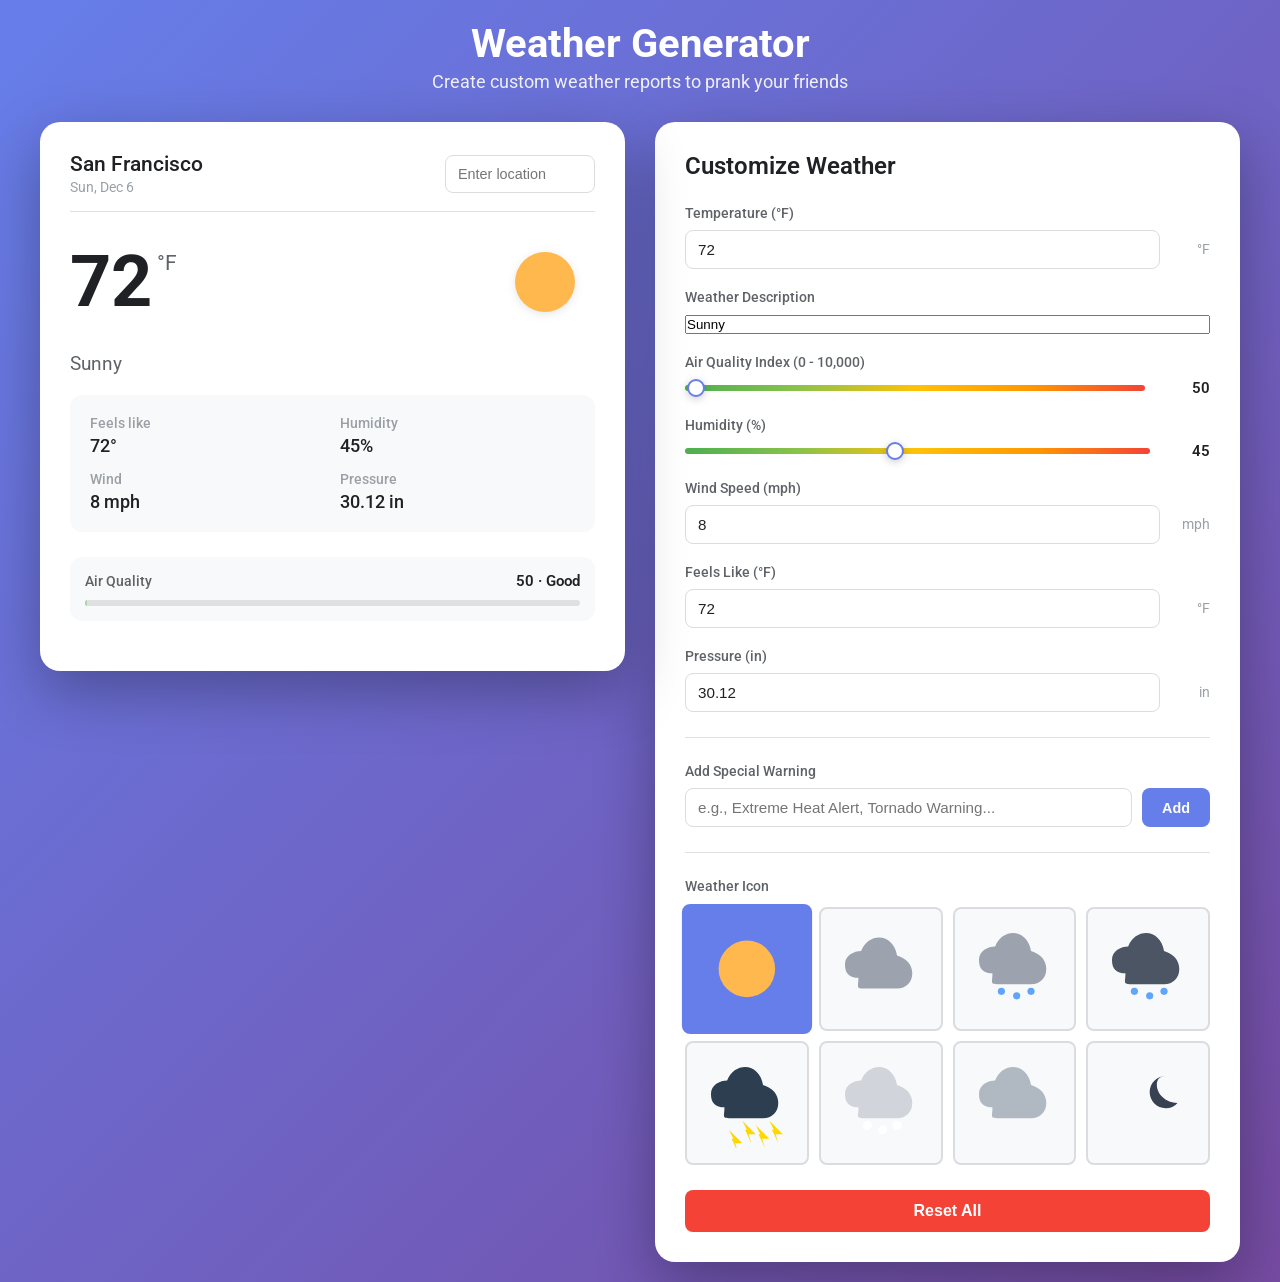
==== index.html @ 27167728 "Update HTML with real weather icons instead of emojis and add heavy thunderstorm" ====
<!DOCTYPE html>
<html lang="en">
<head>
    <meta charset="UTF-8">
    <meta name="viewport" content="width=device-width, initial-scale=1.0">
    <title>Weather Generator</title>
    <link rel="stylesheet" href="style.css">
    <link rel="stylesheet" href="https://fonts.googleapis.com/css2?family=Roboto:wght@400;500;700&display=swap">
</head>
<body>
    <div class="container">
        <div class="header">
            <h1>Weather Generator</h1>
            <p>Create custom weather reports to prank your friends</p>
        </div>

        <div class="main-content">
            <!-- Weather Display -->
            <div class="weather-display">
                <div class="weather-card">
                    <div class="location-header">
                        <div class="location-info">
                            <div class="location-name" id="locationName">San Francisco</div>
                            <div class="location-date" id="locationDate"></div>
                        </div>
                        <input type="text" id="locationInput" class="location-input" placeholder="Enter location">
                    </div>

                    <div class="weather-main">
                        <div class="temp-section">
                            <div class="temp-display" id="tempDisplay">72</div>
                            <div class="temp-unit">°F</div>
                        </div>
                        <div class="icon-section">
                            <svg id="weatherIcon" class="weather-icon" viewBox="0 0 100 100" xmlns="http://www.w3.org/2000/svg">
                                <!-- Default sunny icon -->
                                <circle cx="50" cy="50" r="30" fill="#FFB84D"/>
                            </svg>
                        </div>
                    </div>

                    <div class="weather-description" id="weatherDescription">Sunny</div>

                    <div class="weather-details">
                        <div class="detail-item">
                            <span class="detail-label">Feels like</span>
                            <span class="detail-value" id="feelsLike">72°</span>
                        </div>
                        <div class="detail-item">
                            <span class="detail-label">Humidity</span>
                            <span class="detail-value" id="humidity">45%</span>
                        </div>
                        <div class="detail-item">
                            <span class="detail-label">Wind</span>
                            <span class="detail-value" id="windSpeed">8 mph</span>
                        </div>
                        <div class="detail-item">
                            <span class="detail-label">Pressure</span>
                            <span class="detail-value" id="pressure">30.12 in</span>
                        </div>
                    </div>

                    <!-- Air Quality -->
                    <div class="air-quality-section">
                        <div class="aqi-header">
                            <span class="aqi-label">Air Quality</span>
                            <span class="aqi-value" id="aqiValue">50 · Good</span>
                        </div>
                        <div class="aqi-bar" id="aqiBar"></div>
                    </div>

                    <!-- Warnings Section -->
                    <div class="warnings-section" id="warningsSection" style="display: none;">
                        <div class="warning-header">⚠️ Alerts</div>
                        <div id="warningsContainer" class="warnings-list"></div>
                    </div>
                </div>
            </div>

            <!-- Control Panel -->
            <div class="control-panel">
                <h2>Customize Weather</h2>

                <div class="control-group">
                    <label for="tempInput">Temperature (°F)</label>
                    <div class="input-group">
                        <input type="number" id="tempInput" value="72" min="-100" max="200">
                        <span class="unit">°F</span>
                    </div>
                </div>

                <div class="control-group">
                    <label for="descriptionInput">Weather Description</label>
                    <input type="text" id="descriptionInput" value="Sunny" placeholder="e.g., Sunny, Rainy, Snowy...">
                </div>

                <div class="control-group">
                    <label for="aqiSlider">Air Quality Index (0 - 10,000)</label>
                    <div class="slider-group">
                        <input type="range" id="aqiSlider" min="0" max="10000" value="50" class="slider">
                        <span id="aqiDisplay" class="slider-value">50</span>
                    </div>
                </div>

                <div class="control-group">
                    <label for="humiditySlider">Humidity (%)</label>
                    <div class="input-group">
                        <input type="range" id="humiditySlider" min="0" max="100" value="45" class="slider">
                        <span id="humidityDisplay" class="slider-value">45</span>
                    </div>
                </div>

                <div class="control-group">
                    <label for="windInput">Wind Speed (mph)</label>
                    <div class="input-group">
                        <input type="number" id="windInput" value="8" min="0" max="200">
                        <span class="unit">mph</span>
                    </div>
                </div>

                <div class="control-group">
                    <label for="feelsLikeInput">Feels Like (°F)</label>
                    <div class="input-group">
                        <input type="number" id="feelsLikeInput" value="72" min="-100" max="200">
                        <span class="unit">°F</span>
                    </div>
                </div>

                <div class="control-group">
                    <label for="pressureInput">Pressure (in)</label>
                    <div class="input-group">
                        <input type="number" id="pressureInput" value="30.12" min="28" max="32" step="0.01">
                        <span class="unit">in</span>
                    </div>
                </div>

                <div class="divider"></div>

                <div class="control-group">
                    <label for="warningInput">Add Special Warning</label>
                    <div class="warning-input-group">
                        <input type="text" id="warningInput" placeholder="e.g., Extreme Heat Alert, Tornado Warning...">
                        <button id="addWarningBtn" class="btn-add-warning">Add</button>
                    </div>
                </div>

                <div id="warningsList" class="warnings-list-edit"></div>

                <div class="divider"></div>

                <div class="weather-icons-selector">
                    <label>Weather Icon</label>
                    <div class="icons-grid">
                        <button class="icon-btn" data-icon="sunny" title="Sunny">
                            <svg viewBox="0 0 100 100" xmlns="http://www.w3.org/2000/svg">
                                <circle cx="50" cy="50" r="30" fill="#FFB84D"/>
                            </svg>
                        </button>
                        <button class="icon-btn" data-icon="cloudy" title="Cloudy">
                            <svg viewBox="0 0 100 100" xmlns="http://www.w3.org/2000/svg">
                                <path d="M25 60C15 60 10 55 10 45C10 35 20 30 28 30C32 20 40 15 48 15C58 15 66 23 68 35C78 38 85 45 85 55C85 65 78 72 68 72H30C22 72 25 70 25 60Z" fill="#9CA3AF"/>
                            </svg>
                        </button>
                        <button class="icon-btn" data-icon="rainy" title="Rainy">
                            <svg viewBox="0 0 100 100" xmlns="http://www.w3.org/2000/svg">
                                <path d="M25 55C15 55 10 50 10 40C10 30 20 25 28 25C32 15 40 10 48 10C58 10 66 18 68 30C78 33 85 40 85 50C85 60 78 67 68 67H30C22 67 25 65 25 55Z" fill="#9CA3AF"/>
                                <circle cx="35" cy="75" r="4" fill="#60A5FA"/>
                                <circle cx="52" cy="80" r="4" fill="#60A5FA"/>
                                <circle cx="68" cy="75" r="4" fill="#60A5FA"/>
                            </svg>
                        </button>
                        <button class="icon-btn" data-icon="stormy" title="Stormy">
                            <svg viewBox="0 0 100 100" xmlns="http://www.w3.org/2000/svg">
                                <path d="M25 55C15 55 10 50 10 40C10 30 20 25 28 25C32 15 40 10 48 10C58 10 66 18 68 30C78 33 85 40 85 50C85 60 78 67 68 67H30C22 67 25 65 25 55Z" fill="#4B5563"/>
                                <circle cx="35" cy="75" r="4" fill="#60A5FA"/>
                                <circle cx="52" cy="80" r="4" fill="#60A5FA"/>
                                <circle cx="68" cy="75" r="4" fill="#60A5FA"/>
                            </svg>
                        </button>
                        <button class="icon-btn" data-icon="thunderstorm" title="Heavy Thunderstorm">
                            <svg viewBox="0 0 100 100" xmlns="http://www.w3.org/2000/svg">
                                <path d="M25 55C15 55 10 50 10 40C10 30 20 25 28 25C32 15 40 10 48 10C58 10 66 18 68 30C78 33 85 40 85 50C85 60 78 67 68 67H30C22 67 25 65 25 55Z" fill="#2C3E50"/>
                                <polygon points="45,70 50,80 48,80 55,95 52,85 60,85" fill="#FFD700"/>
                                <polygon points="60,75 65,85 63,85 70,100 67,90 75,90" fill="#FFD700"/>
                                <polygon points="30,80 35,90 33,90 40,105 37,95 45,95" fill="#FFD700"/>
                                <polygon points="75,70 80,80 78,80 85,95 82,85 90,85" fill="#FFD700"/>
                            </svg>
                        </button>
                        <button class="icon-btn" data-icon="snowy" title="Snowy">
                            <svg viewBox="0 0 100 100" xmlns="http://www.w3.org/2000/svg">
                                <path d="M25 55C15 55 10 50 10 40C10 30 20 25 28 25C32 15 40 10 48 10C58 10 66 18 68 30C78 33 85 40 85 50C85 60 78 67 68 67H30C22 67 25 65 25 55Z" fill="#D1D5DB"/>
                                <circle cx="35" cy="75" r="5" fill="white"/>
                                <circle cx="52" cy="80" r="5" fill="white"/>
                                <circle cx="68" cy="75" r="5" fill="white"/>
                            </svg>
                        </button>
                        <button class="icon-btn" data-icon="foggy" title="Foggy">
                            <svg viewBox="0 0 100 100" xmlns="http://www.w3.org/2000/svg">
                                <path d="M25 55C15 55 10 50 10 40C10 30 20 25 28 25C32 15 40 10 48 10C58 10 66 18 68 30C78 33 85 40 85 50C85 60 78 67 68 67H30C22 67 25 65 25 55Z" fill="#B0B9C1"/>
                            </svg>
                        </button>
                        <button class="icon-btn" data-icon="night" title="Night">
                            <svg viewBox="0 0 100 100" xmlns="http://www.w3.org/2000/svg">
                                <path d="M70 20C60 20 52 28 52 38C52 48 60 56 70 56C75 56 80 54 83 50C70 50 60 40 60 30C60 25 62 20 70 20Z" fill="#374151"/>
                            </svg>
                        </button>
                    </div>
                </div>

                <button id="resetBtn" class="btn-reset">Reset All</button>
            </div>
        </div>
    </div>

    <script src="script.js"></script>
</body>
</html>
---- style.css ----
* {
    margin: 0;
    padding: 0;
    box-sizing: border-box;
}

body {
    font-family: 'Roboto', sans-serif;
    background: linear-gradient(135deg, #667eea 0%, #764ba2 100%);
    min-height: 100vh;
    padding: 20px;
    display: flex;
    justify-content: center;
    align-items: center;
}

.container {
    width: 100%;
    max-width: 1200px;
}

.header {
    text-align: center;
    color: white;
    margin-bottom: 30px;
}

.header h1 {
    font-size: 2.5em;
    margin-bottom: 5px;
    font-weight: 700;
}

.header p {
    font-size: 1.1em;
    opacity: 0.9;
}

.main-content {
    display: grid;
    grid-template-columns: 1fr 1fr;
    gap: 30px;
    align-items: start;
}

/* Weather Display */
.weather-display {
    perspective: 1000px;
}

.weather-card {
    background: white;
    border-radius: 20px;
    padding: 30px;
    box-shadow: 0 20px 60px rgba(0, 0, 0, 0.3);
    transition: transform 0.3s ease, box-shadow 0.3s ease;
}

.weather-card:hover {
    transform: translateY(-5px);
    box-shadow: 0 25px 70px rgba(0, 0, 0, 0.4);
}

.location-header {
    display: flex;
    justify-content: space-between;
    align-items: center;
    margin-bottom: 20px;
    padding-bottom: 15px;
    border-bottom: 1px solid #e0e0e0;
}

.location-info {
    flex: 1;
}

.location-name {
    font-size: 1.3em;
    font-weight: 500;
    color: #202124;
    margin-bottom: 3px;
}

.location-date {
    font-size: 0.9em;
    color: #9aa0a6;
}

.location-input {
    padding: 8px 12px;
    border: 1px solid #dadce0;
    border-radius: 8px;
    font-size: 0.9em;
    color: #202124;
    width: 150px;
    transition: border-color 0.3s ease;
}

.location-input:focus {
    outline: none;
    border-color: #667eea;
    box-shadow: 0 0 0 3px rgba(102, 126, 234, 0.1);
}

.weather-main {
    display: flex;
    justify-content: space-between;
    align-items: center;
    margin-bottom: 20px;
}

.temp-section {
    display: flex;
    align-items: flex-start;
}

.temp-display {
    font-size: 4.5em;
    font-weight: 700;
    color: #202124;
    line-height: 1;
}

.temp-unit {
    font-size: 1.3em;
    color: #5f6368;
    margin-top: 5px;
    margin-left: 5px;
}

.icon-section {
    width: 100px;
    height: 100px;
    display: flex;
    align-items: center;
    justify-content: center;
}

.weather-icon {
    width: 100%;
    height: 100%;
    object-fit: contain;
    filter: drop-shadow(0 2px 4px rgba(0, 0, 0, 0.1));
}

.weather-description {
    font-size: 1.2em;
    color: #5f6368;
    margin-bottom: 20px;
}

.weather-details {
    display: grid;
    grid-template-columns: repeat(2, 1fr);
    gap: 15px;
    margin-bottom: 25px;
    padding: 20px;
    background: #f8f9fa;
    border-radius: 12px;
}

.detail-item {
    display: flex;
    flex-direction: column;
}

.detail-label {
    font-size: 0.85em;
    color: #9aa0a6;
    margin-bottom: 5px;
    font-weight: 500;
}

.detail-value {
    font-size: 1.1em;
    color: #202124;
    font-weight: 500;
}

/* Air Quality */
.air-quality-section {
    margin-bottom: 20px;
    padding: 15px;
    background: #f8f9fa;
    border-radius: 12px;
}

.aqi-header {
    display: flex;
    justify-content: space-between;
    align-items: center;
    margin-bottom: 10px;
}

.aqi-label {
    font-size: 0.9em;
    color: #5f6368;
    font-weight: 500;
}

.aqi-value {
    font-size: 0.95em;
    color: #202124;
    font-weight: 600;
}

.aqi-bar {
    width: 100%;
    height: 6px;
    background: linear-gradient(90deg, #4caf50 0%, #8bc34a 25%, #ffc107 50%, #ff9800 75%, #f44336 100%);
    border-radius: 3px;
    overflow: hidden;
}

.aqi-bar::after {
    content: '';
    display: block;
    height: 100%;
    background: rgba(255, 255, 255, 0.5);
    width: 2px;
}

/* Warnings */
.warnings-section {
    margin-top: 20px;
    padding: 15px;
    background: #fef7e0;
    border-left: 4px solid #f57c00;
    border-radius: 8px;
}

.warning-header {
    font-weight: 600;
    color: #e65100;
    margin-bottom: 10px;
    font-size: 0.95em;
}

.warnings-list {
    list-style: none;
}

.warning-item {
    padding: 8px 0;
    color: #f57c00;
    font-size: 0.9em;
    border-bottom: 1px solid rgba(245, 124, 0, 0.2);
}

.warning-item:last-child {
    border-bottom: none;
}

.warning-item-text {
    flex: 1;
}

.warning-remove-btn {
    background: none;
    border: none;
    color: #f57c00;
    cursor: pointer;
    padding: 0 5px;
    font-weight: bold;
    transition: color 0.2s;
}

.warning-remove-btn:hover {
    color: #e65100;
}

/* Control Panel */
.control-panel {
    background: white;
    border-radius: 20px;
    padding: 30px;
    box-shadow: 0 20px 60px rgba(0, 0, 0, 0.3);
}

.control-panel h2 {
    font-size: 1.5em;
    color: #202124;
    margin-bottom: 25px;
    font-weight: 600;
}

.control-group {
    margin-bottom: 20px;
}

.control-group label {
    display: block;
    font-size: 0.9em;
    font-weight: 500;
    color: #5f6368;
    margin-bottom: 8px;
}

.input-group {
    display: flex;
    gap: 10px;
    align-items: center;
}

.input-group input[type="number"],
.input-group input[type="text"] {
    flex: 1;
    padding: 10px 12px;
    border: 1px solid #dadce0;
    border-radius: 8px;
    font-size: 0.95em;
    color: #202124;
    transition: all 0.3s ease;
}

.input-group input:focus {
    outline: none;
    border-color: #667eea;
    box-shadow: 0 0 0 3px rgba(102, 126, 234, 0.1);
}

.unit {
    font-size: 0.9em;
    color: #9aa0a6;
    min-width: 40px;
    text-align: right;
}

.slider-group {
    display: flex;
    gap: 15px;
    align-items: center;
}

.slider {
    flex: 1;
    height: 6px;
    border-radius: 3px;
    background: linear-gradient(90deg, #4caf50 0%, #8bc34a 25%, #ffc107 50%, #ff9800 75%, #f44336 100%);
    -webkit-appearance: none;
    appearance: none;
    outline: none;
}

.slider::-webkit-slider-thumb {
    -webkit-appearance: none;
    appearance: none;
    width: 18px;
    height: 18px;
    border-radius: 50%;
    background: white;
    cursor: pointer;
    box-shadow: 0 2px 8px rgba(0, 0, 0, 0.2);
    border: 2px solid #667eea;
    transition: all 0.2s ease;
}

.slider::-webkit-slider-thumb:hover {
    transform: scale(1.2);
    box-shadow: 0 2px 12px rgba(102, 126, 234, 0.4);
}

.slider::-moz-range-thumb {
    width: 18px;
    height: 18px;
    border-radius: 50%;
    background: white;
    cursor: pointer;
    box-shadow: 0 2px 8px rgba(0, 0, 0, 0.2);
    border: 2px solid #667eea;
    transition: all 0.2s ease;
}

.slider-value {
    min-width: 50px;
    text-align: right;
    font-weight: 600;
    color: #202124;
    font-size: 0.95em;
}

#locationInput {
    padding: 10px 12px;
    border: 1px solid #dadce0;
    border-radius: 8px;
    font-size: 0.9em;
    color: #202124;
    transition: all 0.3s ease;
}

#locationInput:focus {
    outline: none;
    border-color: #667eea;
    box-shadow: 0 0 0 3px rgba(102, 126, 234, 0.1);
}

#descriptionInput {
    width: 100%;
}

.divider {
    height: 1px;
    background: #e0e0e0;
    margin: 25px 0;
}

.warning-input-group {
    display: flex;
    gap: 10px;
}

.warning-input-group input {
    flex: 1;
    padding: 10px 12px;
    border: 1px solid #dadce0;
    border-radius: 8px;
    font-size: 0.95em;
    color: #202124;
}

.warning-input-group input:focus {
    outline: none;
    border-color: #667eea;
    box-shadow: 0 0 0 3px rgba(102, 126, 234, 0.1);
}

.btn-add-warning {
    padding: 10px 20px;
    background: #667eea;
    color: white;
    border: none;
    border-radius: 8px;
    cursor: pointer;
    font-weight: 600;
    font-size: 0.9em;
    transition: all 0.3s ease;
    white-space: nowrap;
}

.btn-add-warning:hover {
    background: #5568d3;
    transform: translateY(-2px);
    box-shadow: 0 4px 12px rgba(102, 126, 234, 0.3);
}

.warnings-list-edit {
    margin-bottom: 20px;
}

.warning-item-edit {
    display: flex;
    align-items: center;
    justify-content: space-between;
    padding: 10px 12px;
    background: #fef7e0;
    border: 1px solid #f57c00;
    border-radius: 8px;
    margin-bottom: 8px;
    font-size: 0.9em;
}

.weather-icons-selector {
    margin-bottom: 25px;
}

.weather-icons-selector label {
    display: block;
    font-size: 0.9em;
    font-weight: 500;
    color: #5f6368;
    margin-bottom: 12px;
}

.icons-grid {
    display: grid;
    grid-template-columns: repeat(4, 1fr);
    gap: 10px;
}

.icon-btn {
    padding: 15px;
    background: #f8f9fa;
    border: 2px solid #dadce0;
    border-radius: 8px;
    font-size: 2em;
    cursor: pointer;
    transition: all 0.3s ease;
    display: flex;
    align-items: center;
    justify-content: center;
}

.icon-btn:hover {
    background: #e8eaed;
    border-color: #667eea;
}

.icon-btn.active {
    background: #667eea;
    color: white;
    border-color: #667eea;
    transform: scale(1.05);
}

.btn-reset {
    width: 100%;
    padding: 12px;
    background: #f44336;
    color: white;
    border: none;
    border-radius: 8px;
    font-size: 1em;
    font-weight: 600;
    cursor: pointer;
    transition: all 0.3s ease;
}

.btn-reset:hover {
    background: #d32f2f;
    transform: translateY(-2px);
    box-shadow: 0 4px 12px rgba(244, 67, 54, 0.3);
}

/* Responsive */
@media (max-width: 900px) {
    .main-content {
        grid-template-columns: 1fr;
    }

    .header h1 {
        font-size: 2em;
    }

    .temp-display {
        font-size: 3.5em;
    }

    .icons-grid {
        grid-template-columns: repeat(4, 1fr);
    }
}

@media (max-width: 600px) {
    .weather-card {
        padding: 20px;
    }

    .control-panel {
        padding: 20px;
    }

    .temp-display {
        font-size: 2.5em;
    }

    .weather-details {
        grid-template-columns: 1fr;
    }

    .icons-grid {
        grid-template-columns: repeat(4, 1fr);
    }

    .header h1 {
        font-size: 1.5em;
    }
}
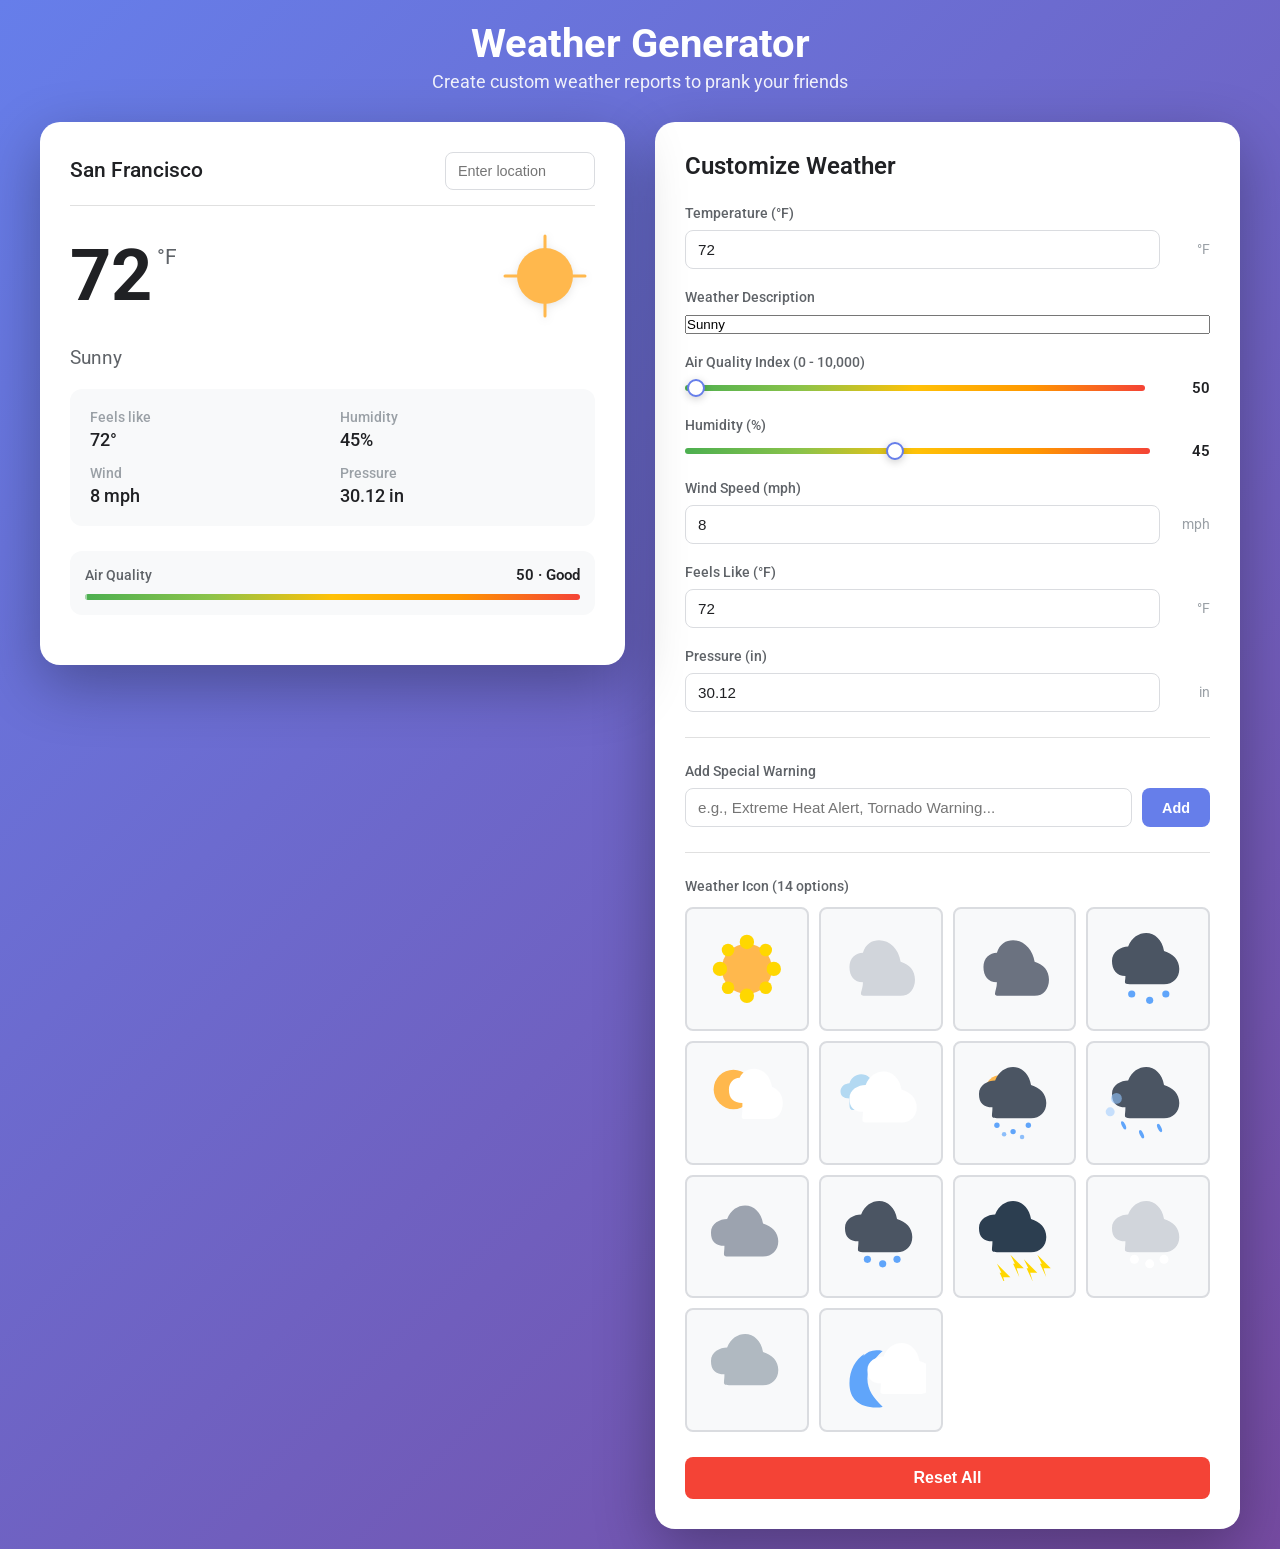
==== commit 948cb0b6: "Update index.html with all 14 weather icons" ====
--- a/index.html
+++ b/index.html
@@ -34,7 +34,13 @@
                         <div class="icon-section">
                             <svg id="weatherIcon" class="weather-icon" viewBox="0 0 100 100" xmlns="http://www.w3.org/2000/svg">
                                 <!-- Default sunny icon -->
-                                <circle cx="50" cy="50" r="30" fill="#FFB84D"/>
+                                <circle cx="50" cy="50" r="28" fill="#FFB84D"/>
+                                <g stroke="#FFB84D" stroke-width="3" stroke-linecap="round">
+                                    <line x1="50" y1="10" x2="50" y2="22"/>
+                                    <line x1="50" y1="78" x2="50" y2="90"/>
+                                    <line x1="10" y1="50" x2="22" y2="50"/>
+                                    <line x1="78" y1="50" x2="90" y2="50"/>
+                                </g>
                             </svg>
                         </div>
                     </div>
@@ -149,26 +155,98 @@
                 <div class="divider"></div>
 
                 <div class="weather-icons-selector">
-                    <label>Weather Icon</label>
+                    <label>Weather Icon (14 options)</label>
                     <div class="icons-grid">
-                        <button class="icon-btn" data-icon="sunny" title="Sunny">
-                            <svg viewBox="0 0 100 100" xmlns="http://www.w3.org/2000/svg">
-                                <circle cx="50" cy="50" r="30" fill="#FFB84D"/>
-                            </svg>
-                        </button>
+                        <!-- Icon 1: Sunny Burst -->
+                        <button class="icon-btn" data-icon="sunny-burst" title="Sunny Burst">
+                            <svg viewBox="0 0 100 100" xmlns="http://www.w3.org/2000/svg">
+                                <circle cx="50" cy="50" r="28" fill="#FFB84D"/>
+                                <circle cx="50" cy="20" r="8" fill="#FFD700"/>
+                                <circle cx="80" cy="50" r="8" fill="#FFD700"/>
+                                <circle cx="50" cy="80" r="8" fill="#FFD700"/>
+                                <circle cx="20" cy="50" r="8" fill="#FFD700"/>
+                                <circle cx="71" cy="29" r="7" fill="#FFD700"/>
+                                <circle cx="71" cy="71" r="7" fill="#FFD700"/>
+                                <circle cx="29" cy="71" r="7" fill="#FFD700"/>
+                                <circle cx="29" cy="29" r="7" fill="#FFD700"/>
+                            </svg>
+                        </button>
+
+                        <!-- Icon 2: Light Cloud -->
+                        <button class="icon-btn" data-icon="light-cloud" title="Light Cloud">
+                            <svg viewBox="0 0 100 100" xmlns="http://www.w3.org/2000/svg">
+                                <path d="M30 65C20 65 15 58 15 48C15 38 22 32 30 32C33 22 40 18 48 18C60 18 70 28 72 42C82 45 88 52 88 62C88 72 82 80 72 80H32C24 80 30 75 30 65Z" fill="#D1D5DB"/>
+                            </svg>
+                        </button>
+
+                        <!-- Icon 3: Dark Cloud -->
+                        <button class="icon-btn" data-icon="dark-cloud" title="Dark Cloud">
+                            <svg viewBox="0 0 100 100" xmlns="http://www.w3.org/2000/svg">
+                                <path d="M30 65C20 65 15 58 15 48C15 38 22 32 30 32C33 22 40 18 48 18C60 18 70 28 72 42C82 45 88 52 88 62C88 72 82 80 72 80H32C24 80 30 75 30 65Z" fill="#6B7280"/>
+                            </svg>
+                        </button>
+
+                        <!-- Icon 4: Rainy Cloud -->
+                        <button class="icon-btn" data-icon="rainy-cloud" title="Rainy Cloud">
+                            <svg viewBox="0 0 100 100" xmlns="http://www.w3.org/2000/svg">
+                                <path d="M25 58C15 58 10 51 10 41C10 31 20 25 28 25C32 15 40 10 48 10C58 10 66 18 68 30C78 33 85 40 85 50C85 60 78 67 68 67H30C22 67 25 65 25 58Z" fill="#4B5563"/>
+                                <circle cx="32" cy="78" r="4" fill="#60A5FA"/>
+                                <circle cx="52" cy="85" r="4" fill="#60A5FA"/>
+                                <circle cx="70" cy="78" r="4" fill="#60A5FA"/>
+                            </svg>
+                        </button>
+
+                        <!-- Icon 5: Partly Cloudy -->
+                        <button class="icon-btn" data-icon="partly-cloudy" title="Partly Cloudy">
+                            <svg viewBox="0 0 100 100" xmlns="http://www.w3.org/2000/svg">
+                                <circle cx="35" cy="35" r="22" fill="#FFB84D"/>
+                                <path d="M45 50C35 50 30 45 30 35C30 28 35 22 42 22C45 15 52 12 58 12C68 12 76 20 78 32C85 35 90 41 90 50C90 60 85 68 75 68H48C42 68 45 66 45 56Z" fill="white"/>
+                            </svg>
+                        </button>
+
+                        <!-- Icon 6: Windy Cloud -->
+                        <button class="icon-btn" data-icon="windy-cloud" title="Windy Cloud">
+                            <svg viewBox="0 0 100 100" xmlns="http://www.w3.org/2000/svg">
+                                <path d="M15 45C8 45 5 42 5 37C5 32 10 28 15 28C17 22 22 18 28 18C35 18 41 23 42 32C48 34 52 39 52 45C52 52 48 58 42 58H20C15 58 15 55 15 50Z" fill="#B3D9F2"/>
+                                <path d="M30 60C20 60 15 55 15 45C15 35 25 30 33 30C37 20 45 15 53 15C63 15 71 23 73 35C83 38 90 45 90 55C90 65 83 72 73 72H35C27 72 30 70 30 60Z" fill="white"/>
+                            </svg>
+                        </button>
+
+                        <!-- Icon 7: Heavy Rain -->
+                        <button class="icon-btn" data-icon="heavy-rain" title="Heavy Rain">
+                            <svg viewBox="0 0 100 100" xmlns="http://www.w3.org/2000/svg">
+                                <ellipse cx="35" cy="35" rx="18" ry="16" fill="#FFB84D"/>
+                                <path d="M25 55C15 55 10 50 10 40C10 30 20 25 28 25C32 15 40 10 48 10C58 10 66 18 68 30C78 33 85 40 85 50C85 60 78 67 68 67H30C22 67 25 65 25 55Z" fill="#4B5563"/>
+                                <circle cx="30" cy="75" r="3" fill="#60A5FA"/>
+                                <circle cx="48" cy="82" r="3" fill="#60A5FA"/>
+                                <circle cx="65" cy="75" r="3" fill="#60A5FA"/>
+                                <circle cx="38" cy="85" r="2.5" fill="#60A5FA" opacity="0.7"/>
+                                <circle cx="58" cy="88" r="2.5" fill="#60A5FA" opacity="0.7"/>
+                            </svg>
+                        </button>
+
+                        <!-- Icon 8: Rainy & Windy -->
+                        <button class="icon-btn" data-icon="rainy-windy" title="Rainy & Windy">
+                            <svg viewBox="0 0 100 100" xmlns="http://www.w3.org/2000/svg">
+                                <path d="M25 55C15 55 10 50 10 40C10 30 20 25 28 25C32 15 40 10 48 10C58 10 66 18 68 30C78 33 85 40 85 50C85 60 78 67 68 67H30C22 67 25 65 25 55Z" fill="#4B5563"/>
+                                <g fill="#60A5FA" transform="translate(-5, 0)">
+                                    <ellipse cx="28" cy="75" rx="2" ry="5" transform="rotate(-25 28 75)"/>
+                                    <ellipse cx="48" cy="85" rx="2" ry="5" transform="rotate(-25 48 85)"/>
+                                    <ellipse cx="68" cy="78" rx="2" ry="5" transform="rotate(-25 68 78)"/>
+                                </g>
+                                <circle cx="15" cy="45" r="6" fill="#93C5FD" opacity="0.6"/>
+                                <circle cx="8" cy="60" r="5" fill="#93C5FD" opacity="0.5"/>
+                            </svg>
+                        </button>
+
+                        <!-- Icon 9: Cloudy -->
                         <button class="icon-btn" data-icon="cloudy" title="Cloudy">
                             <svg viewBox="0 0 100 100" xmlns="http://www.w3.org/2000/svg">
                                 <path d="M25 60C15 60 10 55 10 45C10 35 20 30 28 30C32 20 40 15 48 15C58 15 66 23 68 35C78 38 85 45 85 55C85 65 78 72 68 72H30C22 72 25 70 25 60Z" fill="#9CA3AF"/>
                             </svg>
                         </button>
-                        <button class="icon-btn" data-icon="rainy" title="Rainy">
-                            <svg viewBox="0 0 100 100" xmlns="http://www.w3.org/2000/svg">
-                                <path d="M25 55C15 55 10 50 10 40C10 30 20 25 28 25C32 15 40 10 48 10C58 10 66 18 68 30C78 33 85 40 85 50C85 60 78 67 68 67H30C22 67 25 65 25 55Z" fill="#9CA3AF"/>
-                                <circle cx="35" cy="75" r="4" fill="#60A5FA"/>
-                                <circle cx="52" cy="80" r="4" fill="#60A5FA"/>
-                                <circle cx="68" cy="75" r="4" fill="#60A5FA"/>
-                            </svg>
-                        </button>
+
+                        <!-- Icon 10: Stormy -->
                         <button class="icon-btn" data-icon="stormy" title="Stormy">
                             <svg viewBox="0 0 100 100" xmlns="http://www.w3.org/2000/svg">
                                 <path d="M25 55C15 55 10 50 10 40C10 30 20 25 28 25C32 15 40 10 48 10C58 10 66 18 68 30C78 33 85 40 85 50C85 60 78 67 68 67H30C22 67 25 65 25 55Z" fill="#4B5563"/>
@@ -177,6 +255,8 @@
                                 <circle cx="68" cy="75" r="4" fill="#60A5FA"/>
                             </svg>
                         </button>
+
+                        <!-- Icon 11: Heavy Thunderstorm -->
                         <button class="icon-btn" data-icon="thunderstorm" title="Heavy Thunderstorm">
                             <svg viewBox="0 0 100 100" xmlns="http://www.w3.org/2000/svg">
                                 <path d="M25 55C15 55 10 50 10 40C10 30 20 25 28 25C32 15 40 10 48 10C58 10 66 18 68 30C78 33 85 40 85 50C85 60 78 67 68 67H30C22 67 25 65 25 55Z" fill="#2C3E50"/>
@@ -186,6 +266,8 @@
                                 <polygon points="75,70 80,80 78,80 85,95 82,85 90,85" fill="#FFD700"/>
                             </svg>
                         </button>
+
+                        <!-- Icon 12: Snowy -->
                         <button class="icon-btn" data-icon="snowy" title="Snowy">
                             <svg viewBox="0 0 100 100" xmlns="http://www.w3.org/2000/svg">
                                 <path d="M25 55C15 55 10 50 10 40C10 30 20 25 28 25C32 15 40 10 48 10C58 10 66 18 68 30C78 33 85 40 85 50C85 60 78 67 68 67H30C22 67 25 65 25 55Z" fill="#D1D5DB"/>
@@ -194,14 +276,19 @@
                                 <circle cx="68" cy="75" r="5" fill="white"/>
                             </svg>
                         </button>
+
+                        <!-- Icon 13: Foggy -->
                         <button class="icon-btn" data-icon="foggy" title="Foggy">
                             <svg viewBox="0 0 100 100" xmlns="http://www.w3.org/2000/svg">
                                 <path d="M25 55C15 55 10 50 10 40C10 30 20 25 28 25C32 15 40 10 48 10C58 10 66 18 68 30C78 33 85 40 85 50C85 60 78 67 68 67H30C22 67 25 65 25 55Z" fill="#B0B9C1"/>
                             </svg>
                         </button>
-                        <button class="icon-btn" data-icon="night" title="Night">
-                            <svg viewBox="0 0 100 100" xmlns="http://www.w3.org/2000/svg">
-                                <path d="M70 20C60 20 52 28 52 38C52 48 60 56 70 56C75 56 80 54 83 50C70 50 60 40 60 30C60 25 62 20 70 20Z" fill="#374151"/>
+
+                        <!-- Icon 14: Night Moon Cloud -->
+                        <button class="icon-btn" data-icon="night-cloud" title="Night Cloud">
+                            <svg viewBox="0 0 100 100" xmlns="http://www.w3.org/2000/svg">
+                                <path d="M25 50C25 38 33 28 45 28C48 28 50 28 52 29C42 38 35 48 35 60C35 72 42 82 52 91C50 92 48 92 45 92C25 92 15 82 15 65C15 50 22 38 32 32C28 38 25 44 25 50Z" fill="#60A5FA"/>
+                                <path d="M50 65C40 65 35 60 35 50C35 40 45 35 53 35C57 25 65 20 73 20C83 20 91 28 93 40C103 43 110 50 110 60C110 70 103 77 93 77H55C47 77 50 75 50 65Z" fill="white"/>
                             </svg>
                         </button>
                     </div>
